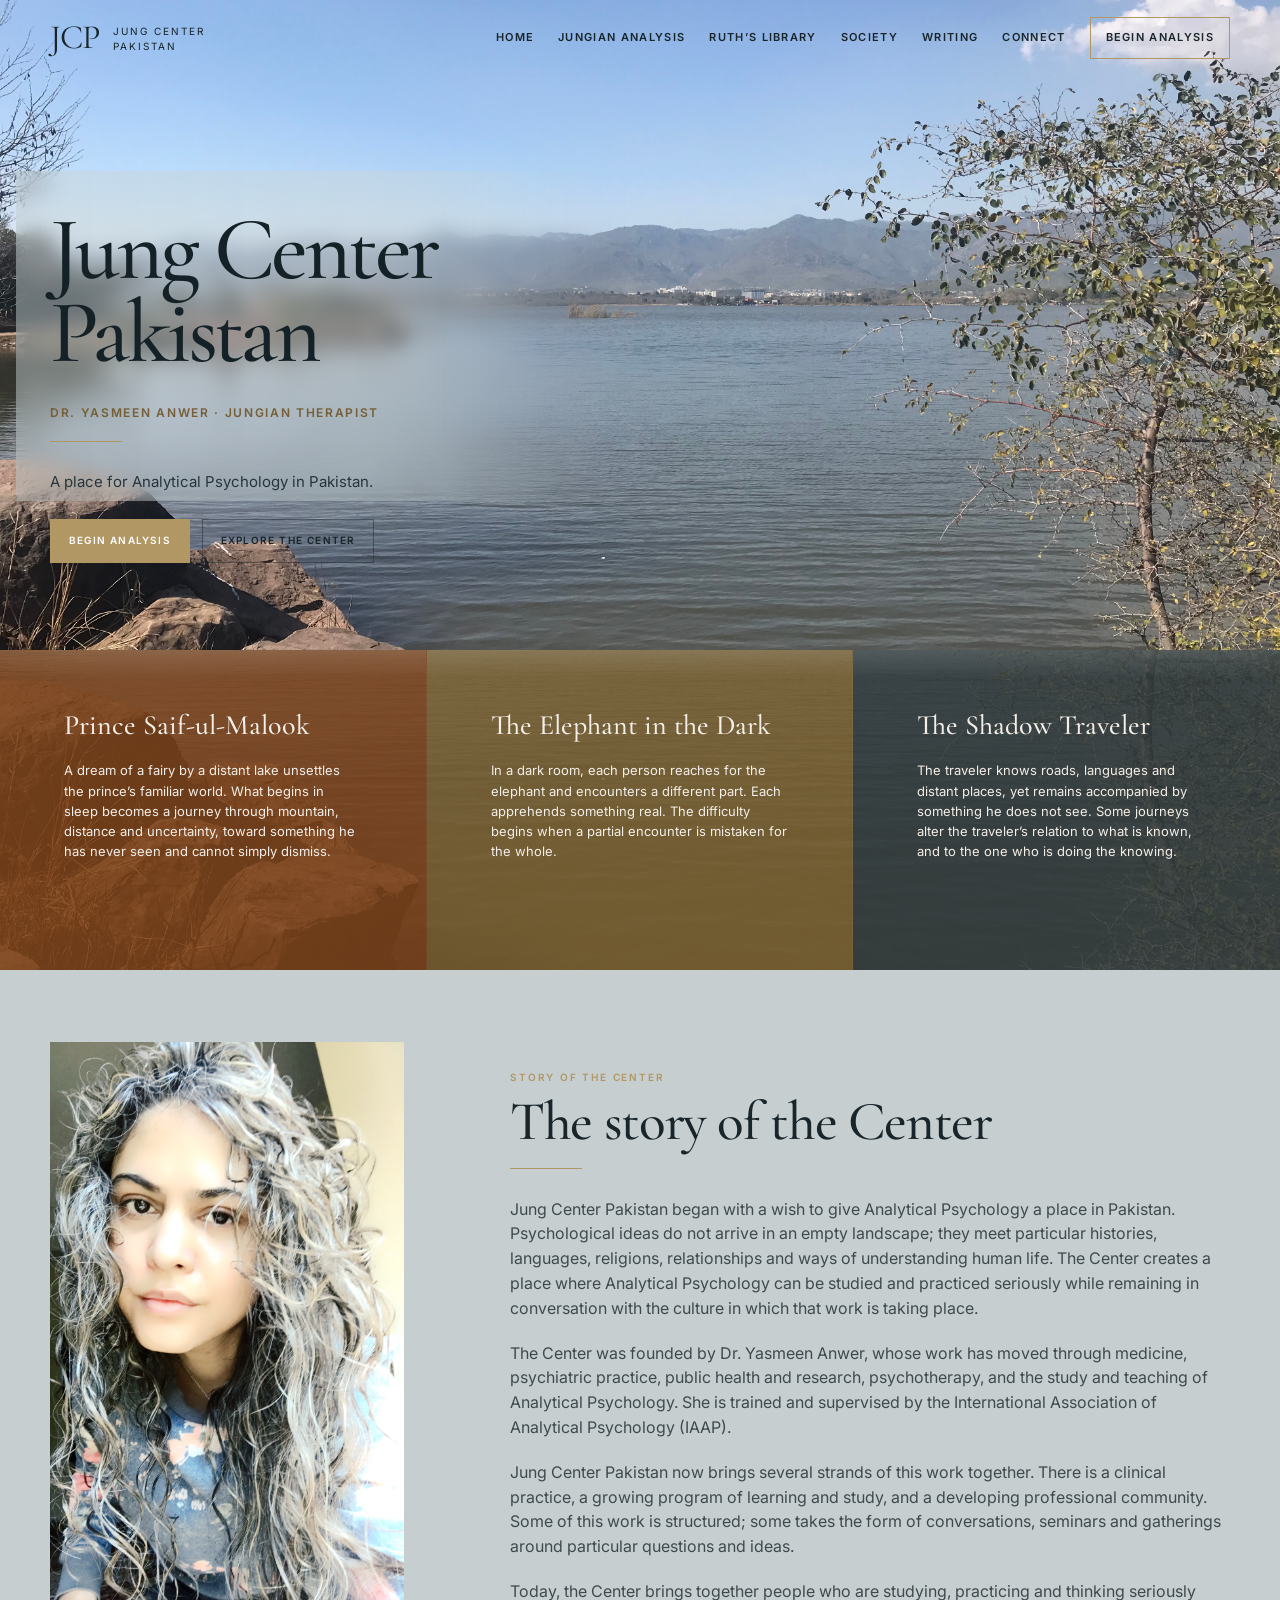
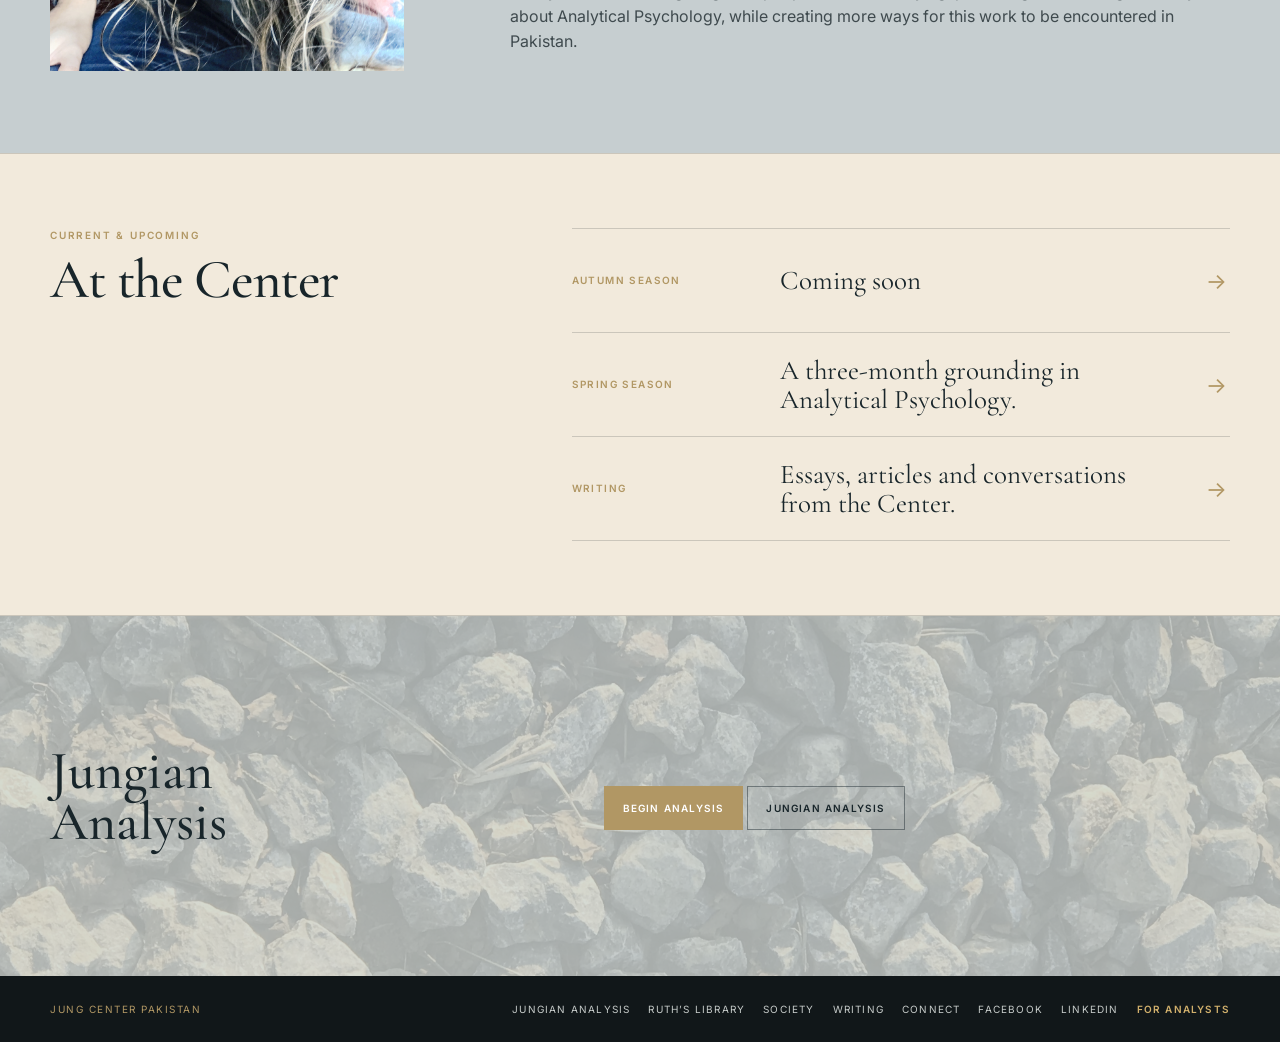
==== index.html @ 623aa1d2 "Add files via upload" ====
<!DOCTYPE html>

<html lang="en">
<head>
<meta charset="utf-8"/>
<meta content="width=device-width,initial-scale=1" name="viewport"/>
<title>Jung Center Pakistan</title>
<link href="styles.css" rel="stylesheet"/>
<meta content="Jung Center Pakistan brings together Jungian Analysis, learning, study and a developing professional community for Analytical Psychology in Pakistan." name="description"/><link href="https://www.jungianpakistan.org/" rel="canonical"/><meta content="Jung Center Pakistan" property="og:title"/><meta content="Jung Center Pakistan brings together Jungian Analysis, learning, study and a developing professional community for Analytical Psychology in Pakistan." property="og:description"/><meta content="https://www.jungianpakistan.org/" property="og:url"/><meta content="Jung Center Pakistan" property="og:site_name"/></head>
<body>
<section class="hero">
<header class="site-header">
<div class="shell">
<a aria-label="Jung Center Pakistan home" class="brand" href="index.html">
<span class="brand-mark">JCP</span>
<span class="brand-name">Jung Center<br/>Pakistan</span>
</a>
<button aria-expanded="false" aria-label="Open navigation" class="menu-toggle">Menu</button>
<nav aria-label="Primary navigation" class="nav">
<a aria-current="page" href="index.html">Home</a>
<a href="jungian-analysis.html">Jungian Analysis</a>
<a href="ruths-library.html">Ruth’s Library</a>
<a href="society.html">Society</a>
<a href="writing.html">Writing</a>
<a href="connect.html">Connect</a>
<a class="book" href="begin-analysis.html">Begin Analysis</a>
</nav>
</div>
</header>
<div class="hero-inner">
<div class="hero-copy">
<h1>Jung Center<br/>Pakistan</h1>
<div class="kicker">Dr. Yasmeen Anwer · Jungian Therapist</div>
<div class="rule"></div>
<p class="hero-intro">A place for Analytical Psychology in Pakistan.</p>
<div class="hero-actions">
<a class="btn primary" href="begin-analysis.html">Begin Analysis</a>
<a class="btn ghost" href="#center-story">Explore the Center</a>
</div>
</div>
</div>
<div aria-hidden="true" class="hero-index">
<span class="active">01</span><span>02</span><span>03</span><span>04</span>
</div>
</section>
<section aria-label="Three threshold stories" class="threshold-stories">
<article class="story one">

<h2>Prince Saif-ul-Malook</h2>
<p>A dream of a fairy by a distant lake unsettles the prince’s familiar world. What begins in sleep becomes a journey through mountain, distance and uncertainty, toward something he has never seen and cannot simply dismiss.</p>
</article>
<article class="story two">

<h2>The Elephant in the Dark</h2>
<p>In a dark room, each person reaches for the elephant and encounters a different part. Each apprehends something real. The difficulty begins when a partial encounter is mistaken for the whole.</p>
</article>
<article class="story three">

<h2>The Shadow Traveler</h2>
<p>The traveler knows roads, languages and distant places, yet remains accompanied by something he does not see. Some journeys alter the traveler’s relation to what is known, and to the one who is doing the knowing.</p>
</article>
</section>
<section class="center-story" id="center-story">
<div class="shell center-story-grid">
<div class="about-image founder-photo">
<img alt="Dr. Yasmeen Anwer" src="assets/founder-original.JPG"/>
</div>
<div class="center-copy">
<div class="eyebrow">STORY OF THE CENTER</div>
<h2 class="display">The story of the Center</h2>
<div class="section-rule"></div>
<div class="about-copy">
<p>Jung Center Pakistan began with a wish to give Analytical Psychology a place in Pakistan. Psychological ideas do not arrive in an empty landscape; they meet particular histories, languages, religions, relationships and ways of understanding human life. The Center creates a place where Analytical Psychology can be studied and practiced seriously while remaining in conversation with the culture in which that work is taking place.</p>
<p>The Center was founded by Dr. Yasmeen Anwer, whose work has moved through medicine, psychiatric practice, public health and research, psychotherapy, and the study and teaching of Analytical Psychology. She is trained and supervised by the International Association of Analytical Psychology (IAAP).</p>
<p>Jung Center Pakistan now brings several strands of this work together. There is a clinical practice, a growing program of learning and study, and a developing professional community. Some of this work is structured; some takes the form of conversations, seminars and gatherings around particular questions and ideas.</p>
<p>Today, the Center brings together people who are studying, practicing and thinking seriously about Analytical Psychology, while creating more ways for this work to be encountered in Pakistan.</p>
</div>
</div>
</div>
</section>
<section class="current-work" id="current-work">
<div class="shell current-work-grid">
<div class="current-work-heading"><div class="eyebrow">Current &amp; upcoming</div><h2 class="display">At the Center</h2></div>
<div class="offering-index">
<a class="offering-row" href="autumn-season.html"><span class="offering-kind">Autumn Season</span><span class="offering-name">Coming soon</span><span class="offering-arrow">→</span></a>
<a class="offering-row" href="spring-season.html"><span class="offering-kind">Spring Season</span><span class="offering-name">A three-month grounding in Analytical Psychology.</span><span class="offering-arrow">→</span></a>
<a class="offering-row" href="writing.html"><span class="offering-kind">Writing</span><span class="offering-name">Essays, articles and conversations from the Center.</span><span class="offering-arrow">→</span></a>
</div></div></section>
<section class="psych-feature">
<div class="shell">
<div>
<h2>Jungian<br/>Analysis</h2>
</div>
<div class="feature-copy">
<div style="margin-top:24px">
<a class="btn primary" href="begin-analysis.html">Begin Analysis</a>
<a class="btn ghost" href="jungian-analysis.html">Jungian Analysis</a>
</div>
</div>
</div>
</section>
<footer class="site-footer">
<div class="shell footer-grid">
<div class="footer-brand">Jung Center Pakistan</div>
<nav aria-label="Footer navigation" class="footer-nav">
<a href="jungian-analysis.html">Jungian Analysis</a>
<a href="ruths-library.html">Ruth’s Library</a>
<a href="society.html">Society</a>
<a href="writing.html">Writing</a>
<a href="connect.html">Connect</a>
<a href="https://www.facebook.com/JungianPakistan" target="_blank" rel="noopener noreferrer">Facebook</a><a href="https://pk.linkedin.com/in/dr-yasmeen-anwer-760810267" target="_blank" rel="noopener noreferrer">LinkedIn</a><a class="analysts-link" href="for-analysts.html">For Analysts</a></nav>
</div>
</footer>
<script src="script.js"></script>
</body>
</html>
---- styles.css ----
@import url('https://fonts.googleapis.com/css2?family=Cormorant+Garamond:wght@400;500;600&family=Inter:wght@400;500;600&display=swap');

:root{
  --ink:#18252a;
  --ink-soft:#3f4a4e;
  --gold:#B19764;
  --gold-dark:#8E7950;
  --zinc:#c9cecd;
  --bluegrey:#c6ced0;
  --ivory:#f2eadc;
  --ivory-deep:#e9dfcf;
  --line:rgba(24,37,42,.18);
  --rust:rgba(122,65,24,.86);
  --ochre:rgba(119,92,43,.84);
  --slate:rgba(47,56,58,.86);
  --max:1180px;
  --serif:"Cormorant Garamond", Georgia, serif;
  --sans:"Inter", Arial, sans-serif;
}

*{box-sizing:border-box}
html{scroll-behavior:smooth}
body{
  margin:0;
  color:var(--ink);
  font-family:var(--sans);
  background:var(--ivory);
  line-height:1.55;
}
a{color:inherit}
img{max-width:100%;display:block}
button,input,textarea{font:inherit}
.shell{width:min(calc(100% - 48px),var(--max));margin-inline:auto}

.site-header{
  position:absolute; inset:0 0 auto 0; z-index:20;
  height:76px;
}
.site-header .shell{
  height:100%; display:flex; align-items:center; gap:34px;
}
.brand{
  display:flex; align-items:flex-start; gap:14px; text-decoration:none; color:var(--gold);
  flex:0 0 auto;
}
.brand-mark{
  font-family:var(--serif); font-size:34px; line-height:.92; letter-spacing:-.03em;
}
.brand-name{
  font-size:10px; letter-spacing:.2em; line-height:1.5; text-transform:uppercase; margin-top:2px;
}
.nav{
  margin-left:auto; display:flex; align-items:center; gap:24px;
}
.nav a{
  text-decoration:none; font-size:11px; font-weight:600; letter-spacing:.12em; text-transform:uppercase;
}
.nav a:hover,.nav a:focus-visible{color:var(--gold)}
.nav .book{border:1px solid var(--gold); padding:11px 15px; color:var(--gold)}
.menu-toggle{display:none;background:none;border:1px solid currentColor;padding:8px 10px}

.hero{
  min-height:650px;
  position:relative;
  background-image:url("assets/lake-original.jpg");
  background-size:cover;
  background-position:center 68%;
  overflow:hidden;
}
.hero .site-header,.hero .site-header a{color:var(--ink)}
.hero-inner{
  width:min(calc(100% - 48px),var(--max));
  min-height:650px;
  margin:auto;
  display:grid;
  align-items:center;
  grid-template-columns:minmax(0,560px) 1fr;
  padding-top:90px;
}
.hero-copy{
  padding:56px 0 24px;
  position:relative;
  isolation:isolate;
}
.hero-copy::before{
  content:"";
  position:absolute;
  z-index:-1;
  left:-48px;
  top:24px;
  width:min(610px,calc(100% + 92px));
  height:330px;
  background:rgba(199,211,215,.22);
  -webkit-backdrop-filter:blur(13px);
  backdrop-filter:blur(13px);
  -webkit-mask-image:radial-gradient(ellipse 78% 72% at 46% 48%,#000 42%,rgba(0,0,0,.82) 62%,rgba(0,0,0,.28) 82%,transparent 100%);
  mask-image:radial-gradient(ellipse 78% 72% at 46% 48%,#000 42%,rgba(0,0,0,.82) 62%,rgba(0,0,0,.28) 82%,transparent 100%);
  pointer-events:none;
}
.hero h1{
  font-family:var(--serif); font-size:clamp(4rem,7vw,6.7rem); line-height:.88; font-weight:500;
  letter-spacing:-.04em; margin:0 0 30px; max-width:600px; color:#142126;
}
.kicker{
  text-transform:uppercase; letter-spacing:.14em; color:#755f38; font-weight:600; font-size:12px;
}
.hero .rule,.section-rule{width:72px;height:1px;background:var(--gold);margin:18px 0 28px}
.hero-intro{max-width:380px;font-size:15px;color:#26363b;margin:0 0 26px}
.hero-actions{display:flex;flex-wrap:wrap;gap:12px;align-items:center}
.btn{
  display:inline-flex;align-items:center;justify-content:center;
  min-height:44px;padding:0 18px;border:1px solid var(--gold);color:var(--gold);
  text-decoration:none;text-transform:uppercase;letter-spacing:.12em;font-size:10px;font-weight:600;
  background:rgba(242,234,220,.18); backdrop-filter:none;
}
.btn.primary{background:var(--gold);color:#fff;border-color:var(--gold)}
.btn.ghost{background:transparent;border-color:rgba(24,37,42,.45);color:var(--ink)}
.btn:hover{filter:brightness(.96)}
.hero-index{
  position:absolute; right:max(30px,4vw); top:38%; display:grid; gap:18px; font-size:12px;
}
.hero-index .active{color:var(--gold)}

.threshold-stories{
  position:relative;
  display:grid;grid-template-columns:repeat(3,1fr);
  min-height:300px;
  background-image:url("assets/lake-original.jpg");
  background-size:cover;
  background-position:center bottom;
  overflow:hidden;
}
.threshold-stories::before{
  content:"";position:absolute;inset:0;background:rgba(255,255,255,.03);pointer-events:none;
}
.story{
  position:relative; z-index:1; min-height:320px;
  padding:42px 5vw 34px;
  color:#f3eee7;
  border-right:1px solid rgba(255,255,255,.045);
}
.story:last-child{border-right:0}
.story.one{background:var(--rust)}
.story.two{background:var(--ochre)}
.story.three{background:var(--slate)}
.story::before{
  content:"";position:absolute;left:0;right:0;top:0;height:28px;
  background:linear-gradient(to bottom,rgba(226,232,229,.14),rgba(226,232,229,0));
  pointer-events:none;
}
.story .roman{font-family:var(--serif);font-size:26px;color:#B19764}
.story h2{font-family:var(--serif);font-weight:500;font-size:28px;margin:12px 0 12px}
.story p{font-size:13px;max-width:330px}
.story .story-link{
  position:absolute;left:5vw;bottom:30px;color:#B19764;text-decoration:none;
  font-size:10px;letter-spacing:.15em;text-transform:uppercase;border-bottom:1px solid #B19764;padding-bottom:5px
}

.center-story{
  background:var(--bluegrey);
  min-height:560px;
  padding:72px 0;
}
.center-story-grid{
  display:grid;grid-template-columns:30% 1fr;gap:9%;
  align-items:stretch;
}
.image-placeholder{
  border:1px solid rgba(24,37,42,.22);
  min-height:420px;
  display:flex;align-items:center;justify-content:center;text-align:center;
  color:rgba(24,37,42,.45);
  font-size:10px;letter-spacing:.18em;text-transform:uppercase;
}
.center-copy{padding:28px 0}
.eyebrow{
  color:var(--gold);text-transform:uppercase;letter-spacing:.18em;font-size:10px;font-weight:600;
}
.display{
  font-family:var(--serif);font-size:clamp(2.7rem,4.3vw,4rem);font-weight:500;line-height:1.02;letter-spacing:-.025em;margin:8px 0 0;
}
.placeholder{
  color:#5c6669;
  border-left:1px solid var(--gold);
  padding-left:18px;
  max-width:680px;
}
.placeholder strong{
  display:block;color:var(--gold);font-size:10px;letter-spacing:.14em;text-transform:uppercase;margin-bottom:6px;
}

.psych-feature{
  position:relative;
  min-height:360px;
  color:var(--ink);
  background-image:url("assets/rocks-original-rotated.jpg");
  background-size:cover;
  background-position:center;
  overflow:hidden;
}
.psych-feature::before{
  content:"";position:absolute;inset:0;background:rgba(202,208,208,.76);
}
.psych-feature .shell{
  position:relative;z-index:1;min-height:360px;display:grid;grid-template-columns:1fr 1.4fr;gap:9%;align-items:center;
  padding-block:56px;
}
.psych-feature h2{font-family:var(--serif);font-size:54px;line-height:.95;font-weight:500;margin:0}
.psych-feature .sub{font-family:var(--serif);font-size:24px;margin-top:12px;color:var(--ink-soft)}
.psych-feature .feature-copy{max-width:580px}

.site-footer{
  background:#111719;color:#d9dddc;padding:26px 0 24px;
}
.footer-grid{display:flex;align-items:center;gap:24px;justify-content:space-between}
.footer-brand{color:var(--gold);letter-spacing:.15em;text-transform:uppercase;font-size:10px}
.footer-nav{display:flex;gap:18px;flex-wrap:wrap;justify-content:flex-end}
.footer-nav a{text-decoration:none;font-size:10px;text-transform:uppercase;letter-spacing:.12em;color:#c7ccca}
.footer-nav a:hover{color:var(--gold)}

.page-header{
  position:relative;background:var(--ivory);border-bottom:1px solid var(--line);
}
.page-header .site-header{position:relative;color:var(--ink)}
.page-header .site-header a{color:var(--ink)}
.page-intro{padding:86px 0 76px}
.page-intro-grid{display:grid;grid-template-columns:1.15fr .85fr;gap:12%;align-items:end}
.page-title{font-family:var(--serif);font-size:clamp(4rem,7vw,6.5rem);line-height:.86;font-weight:500;letter-spacing:-.04em;margin:0}
.page-subtitle{font-family:var(--serif);font-size:30px;color:var(--ink-soft);margin:18px 0 0}
.page-lede{font-size:15px;color:var(--ink-soft);max-width:500px}

.editorial-section{padding:76px 0;border-bottom:1px solid var(--line)}
.editorial-section.zinc{background:#d7dcdb}
.editorial-section.bluegrey{background:#cdd4d5}
.editorial-section.ivory{background:var(--ivory)}
.section-grid{display:grid;grid-template-columns:.38fr .62fr;gap:10%;align-items:start}
.section-grid.reverse{grid-template-columns:.62fr .38fr}
.section-label{font-size:10px;text-transform:uppercase;letter-spacing:.18em;color:var(--gold);font-weight:600}
.section-title{font-family:var(--serif);font-size:42px;font-weight:500;line-height:1.02;margin:8px 0 0}
.copy-col{max-width:720px}
.copy-col p{margin-top:0}
.copy-col .placeholder{margin-top:0}
.practical-list{border-top:1px solid var(--line)}
.practical-row{display:grid;grid-template-columns:180px 1fr;gap:28px;padding:15px 0;border-bottom:1px solid var(--line);font-size:14px}
.practical-row dt{text-transform:uppercase;letter-spacing:.12em;font-size:10px;color:var(--gold)}
.practical-row dd{margin:0;color:var(--ink-soft)}
.cta-band{padding:64px 0;background:#1d292d;color:#f4f0e9}
.cta-band .shell{display:flex;justify-content:space-between;gap:40px;align-items:center}
.cta-band h2{font-family:var(--serif);font-weight:500;font-size:48px;margin:0}
.cta-band p{max-width:560px;color:#c6cecc}

.contact-routes{display:grid;grid-template-columns:repeat(3,1fr);gap:0;border-top:1px solid var(--line)}
.contact-route{padding:34px 30px;border-right:1px solid var(--line);min-height:220px}
.contact-route:last-child{border-right:0}
.contact-route h3{font-family:var(--serif);font-size:30px;font-weight:500;margin:8px 0 12px}
.contact-route p{font-size:14px;color:var(--ink-soft)}
.text-link{color:var(--gold);font-size:10px;letter-spacing:.14em;text-transform:uppercase;text-decoration:none;border-bottom:1px solid var(--gold);padding-bottom:4px}

.status-note{
  margin-top:26px;padding:18px 0;border-top:1px solid var(--line);border-bottom:1px solid var(--line);
  color:var(--ink-soft);font-size:14px
}

@media (max-width:960px){
  .site-header{position:relative;background:rgba(242,234,220,.94);height:auto}
  .site-header .shell{min-height:68px;flex-wrap:wrap}
  .menu-toggle{display:block;margin-left:auto}
  .nav{display:none;width:100%;margin:0;padding:10px 0 18px;flex-direction:column;align-items:flex-start;gap:14px}
  .nav.open{display:flex}
  .hero{min-height:620px;background-position:center 70%}
  .hero-inner{min-height:550px;grid-template-columns:1fr;padding-top:20px;align-items:end}
  .hero-copy{padding-bottom:50px}
  .hero-index{display:none}
  .threshold-stories{grid-template-columns:1fr}
  .story{min-height:300px;border-right:0;border-bottom:1px solid rgba(255,255,255,.06);padding-left:7vw;padding-right:7vw}
  .story .story-link{left:7vw}
  .center-story-grid,.psych-feature .shell,.page-intro-grid,.section-grid,.section-grid.reverse{grid-template-columns:1fr;gap:38px}
  .center-story{min-height:auto}
  .image-placeholder{min-height:360px}
  .contact-routes{grid-template-columns:1fr}
  .contact-route{border-right:0;border-bottom:1px solid var(--line)}
  .cta-band .shell{flex-direction:column;align-items:flex-start}
}
@media (max-width:640px){
  .shell,.hero-inner{width:min(calc(100% - 32px),var(--max))}
  .brand-name{display:none}
  .hero h1{font-size:4.2rem}
  .hero-actions{align-items:stretch;flex-direction:column;max-width:290px}
  .btn{width:100%}
  .story{min-height:330px}
  .page-intro{padding:56px 0}
  .editorial-section{padding:54px 0}
  .page-title{font-size:4rem}
  .display{font-size:2.9rem}
  .psych-feature h2{font-size:44px}
  .footer-grid{flex-direction:column;align-items:flex-start}
  .footer-nav{justify-content:flex-start}
  .practical-row{grid-template-columns:1fr;gap:5px}
}


/* LOCAL HERO CTA COLOUR ONLY */
.hero .btn.primary{
  background:#B19764;
  border-color:#B19764;
  color:#fff;
}


/* LOCAL HERO TYPOGRAPHY SUPPORT FIELD — EDGE DISSOLUTION ONLY */
.hero-copy{
  position:relative;
  isolation:isolate;
}
.hero-copy::before{
  content:"";
  position:absolute;
  z-index:-1;
  top:18px;
  bottom:-8px;
  left:-34px;
  right:-78px;

  /* Broad rectangular field; pale cool lake-derived support. */
  background:
    linear-gradient(
      90deg,
      rgba(201,213,215,.46) 0%,
      rgba(201,213,215,.43) 58%,
      rgba(201,213,215,.31) 72%,
      rgba(201,213,215,.15) 86%,
      rgba(201,213,215,0) 100%
    );

  /* Blur the photograph through the field without altering the source image. */
  -webkit-backdrop-filter:blur(10px);
  backdrop-filter:blur(10px);

  /* Preserve architectural top/left/bottom edges; dissolve primarily to the right,
     with only a restrained lower-right release. */
  -webkit-mask-image:
    linear-gradient(90deg,#000 0%,#000 69%,rgba(0,0,0,.82) 79%,rgba(0,0,0,.42) 91%,transparent 100%),
    linear-gradient(180deg,#000 0%,#000 82%,rgba(0,0,0,.94) 91%,rgba(0,0,0,.78) 100%);
  -webkit-mask-composite:source-in;
  mask-image:
    linear-gradient(90deg,#000 0%,#000 69%,rgba(0,0,0,.82) 79%,rgba(0,0,0,.42) 91%,transparent 100%),
    linear-gradient(180deg,#000 0%,#000 82%,rgba(0,0,0,.94) 91%,rgba(0,0,0,.78) 100%);
  mask-composite:intersect;

  border:0;
  border-radius:0;
  box-shadow:none;
  pointer-events:none;
}

/* LOCAL STRUCTURAL ADDITION — EXISTING ROCKS SECTION ONLY */
.rocks-offering-links{margin-top:34px;padding-top:18px;border-top:1px solid rgba(24,37,42,.18);display:grid}
.rocks-offering-links a{display:block;padding:11px 0;border-bottom:1px solid rgba(24,37,42,.18);color:var(--ink);text-decoration:none;font-family:var(--serif);font-size:20px;line-height:1.15}
.rocks-offering-links a:hover,.rocks-offering-links a:focus-visible{color:var(--gold)}

.about-copy{max-width:720px;color:var(--ink-soft)} .about-copy p{margin:0 0 18px}
.current-work{background:var(--ivory);border-top:1px solid var(--line);border-bottom:1px solid var(--line);padding:74px 0}
.current-work-grid{display:grid;grid-template-columns:.38fr .62fr;gap:10%;align-items:start}
.offering-index{border-top:1px solid var(--line)}
.offering-row{display:grid;grid-template-columns:180px 1fr 24px;gap:28px;align-items:center;min-height:104px;padding:22px 0;border-bottom:1px solid var(--line);text-decoration:none}
.offering-kind{color:var(--gold);text-transform:uppercase;letter-spacing:.14em;font-size:10px;font-weight:600}
.offering-name{font-family:var(--serif);font-size:27px;line-height:1.08}.offering-arrow{color:var(--gold);font-size:22px}
.offering-row:hover .offering-name,.offering-row:focus-visible .offering-name{color:var(--gold)}
.offering-facts{border-top:1px solid var(--line);margin-top:28px}.offering-fact{display:grid;grid-template-columns:180px 1fr;gap:28px;padding:15px 0;border-bottom:1px solid var(--line)}
.offering-fact dt{color:var(--gold);text-transform:uppercase;letter-spacing:.12em;font-size:10px}.offering-fact dd{margin:0;color:var(--ink-soft)}.pending{color:rgba(24,37,42,.52);font-style:italic}
.topic-slots{border-top:1px solid var(--line);margin-top:18px}.topic-slot{min-height:76px;display:flex;align-items:center;border-bottom:1px solid var(--line);color:rgba(24,37,42,.52);font-family:var(--serif);font-size:22px}
@media(max-width:960px){.current-work-grid{grid-template-columns:1fr;gap:38px}}
@media(max-width:640px){.offering-row{grid-template-columns:1fr 20px;gap:8px 14px}.offering-kind{grid-column:1/-1}.offering-name{font-size:24px}.offering-fact{grid-template-columns:1fr;gap:5px}}

/* LOCAL COPY UPDATE — STORY OF THE CENTER: spacing accommodation only */
.about-copy p{margin:0 0 20px}
.about-copy p:last-child{margin-bottom:0}


/* LOCAL IMAGE UPDATE — STORY OF THE CENTER FOUNDER PHOTOGRAPH ONLY */
.founder-photo{
  width:100%;
  height:auto;
  overflow:visible;
}
.founder-photo img{
  display:block;
  width:100%;
  height:auto;
  max-width:100%;
  object-fit:contain;
  object-position:center top;
  filter:none;
}

/* LOCAL CONTENT UPDATE — JUNGIAN PSYCHOTHERAPY */
.psychotherapy-copy{max-width:720px}
.psychotherapy-copy p{margin:0 0 22px}
.psychotherapy-action{margin-top:34px}

/* LOCAL EDIT — SOCIETY PAGE ONLY */
.society-qa{max-width:720px}
.society-qa-item{padding:0 0 26px;margin:0 0 28px;border-bottom:1px solid var(--line)}
.society-qa-item h2{margin:0 0 9px;font-family:var(--serif);font-size:25px;line-height:1.15;font-weight:400}
.society-qa-item p{margin:0;color:var(--ink-soft)}
.society-action{margin-top:34px}
.society-disclaimer{margin:15px 0 0;font-size:13px;line-height:1.5;color:var(--ink-soft)}
.society-interest-link[aria-disabled="true"]{cursor:default}

/* LOCAL RUTH'S LIBRARY SPACING ONLY */
.ruth-library-copy{max-width:720px}.ruth-library-copy p{margin:0 0 22px}
.ruth-library-copy blockquote{margin:4px 0 24px;padding:0;border:0;font:inherit;color:var(--ink-soft)}

/* LOCAL ADDITION — FOR ANALYSTS */
.analysts-page .copy-col h2,.submission-terms h2{font-family:var(--serif);font-weight:400;line-height:1.15;margin:34px 0 12px}
#analyst-form label{display:block;margin:0 0 20px}#analyst-form input:not([type="radio"]):not([type="checkbox"]),#analyst-form textarea{display:block;width:100%;box-sizing:border-box;margin-top:7px;padding:11px 12px;border:1px solid rgba(24,37,42,.28);background:rgba(255,255,255,.38);font:inherit;color:var(--ink)}
#analyst-form fieldset{border:0;padding:0;margin:0 0 28px}#analyst-form legend{font-family:var(--serif);font-size:22px;margin-bottom:14px}
#analyst-form fieldset label,.terms-check{display:flex;gap:10px;align-items:flex-start}.submission-terms{margin:36px 0 26px}.submission-terms p{margin:0 0 14px}


/* Quiet professional doorway: visible without becoming a public-facing CTA */
.footer-nav .analysts-link {
  color: #d1b06c;
  font-weight: 600;
}
.footer-nav .analysts-link:hover,
.footer-nav .analysts-link:focus-visible {
  opacity: .78;
}
.analysts-intro .page-title {
  max-width: 12ch;
}


/* FINAL TYPOGRAPHY REVIEW — keep the two-line title close, but visibly intentional */
.hero h1{line-height:.92;}

/* Quiet forms across the site */
.jcp-form{margin-top:28px;max-width:720px}
.jcp-form label{display:block;margin:0 0 20px;font-size:14px;color:var(--ink-soft)}
.jcp-form input:not([type="radio"]):not([type="checkbox"]),.jcp-form textarea,.jcp-form select{display:block;width:100%;box-sizing:border-box;margin-top:7px;padding:11px 12px;border:1px solid rgba(24,37,42,.28);background:rgba(255,255,255,.38);font:inherit;color:var(--ink);border-radius:0}
.jcp-form fieldset{border:0;padding:0;margin:0 0 28px}.jcp-form legend{font-family:var(--serif);font-size:22px;margin-bottom:14px}
.jcp-form fieldset label,.jcp-form .terms-check{display:flex;gap:10px;align-items:flex-start}.jcp-form fieldset input,.jcp-form .terms-check input{margin-top:4px}
.form-note{margin-top:15px;font-size:13px;line-height:1.5;color:var(--ink-soft)}

/* Ruth's actual library photograph — small, left-aligned under the section heading */
.ruth-library-aside{align-self:start}
.ruth-library-aside .section-title{margin-bottom:0}
.ruth-photo-wrap{position:relative;width:min(100%,230px);margin-top:42px;line-height:0}
.ruth-photo-wrap img{display:block;width:100%;height:auto}
.ruth-photo-wrap::after{content:"";position:absolute;inset:0;background:rgba(238,234,224,.045);pointer-events:none}
@media (max-width:760px){.ruth-photo-wrap{width:min(58vw,230px);margin-top:30px;margin-bottom:38px}}

.analyst-gate .copy-col{max-width:680px}
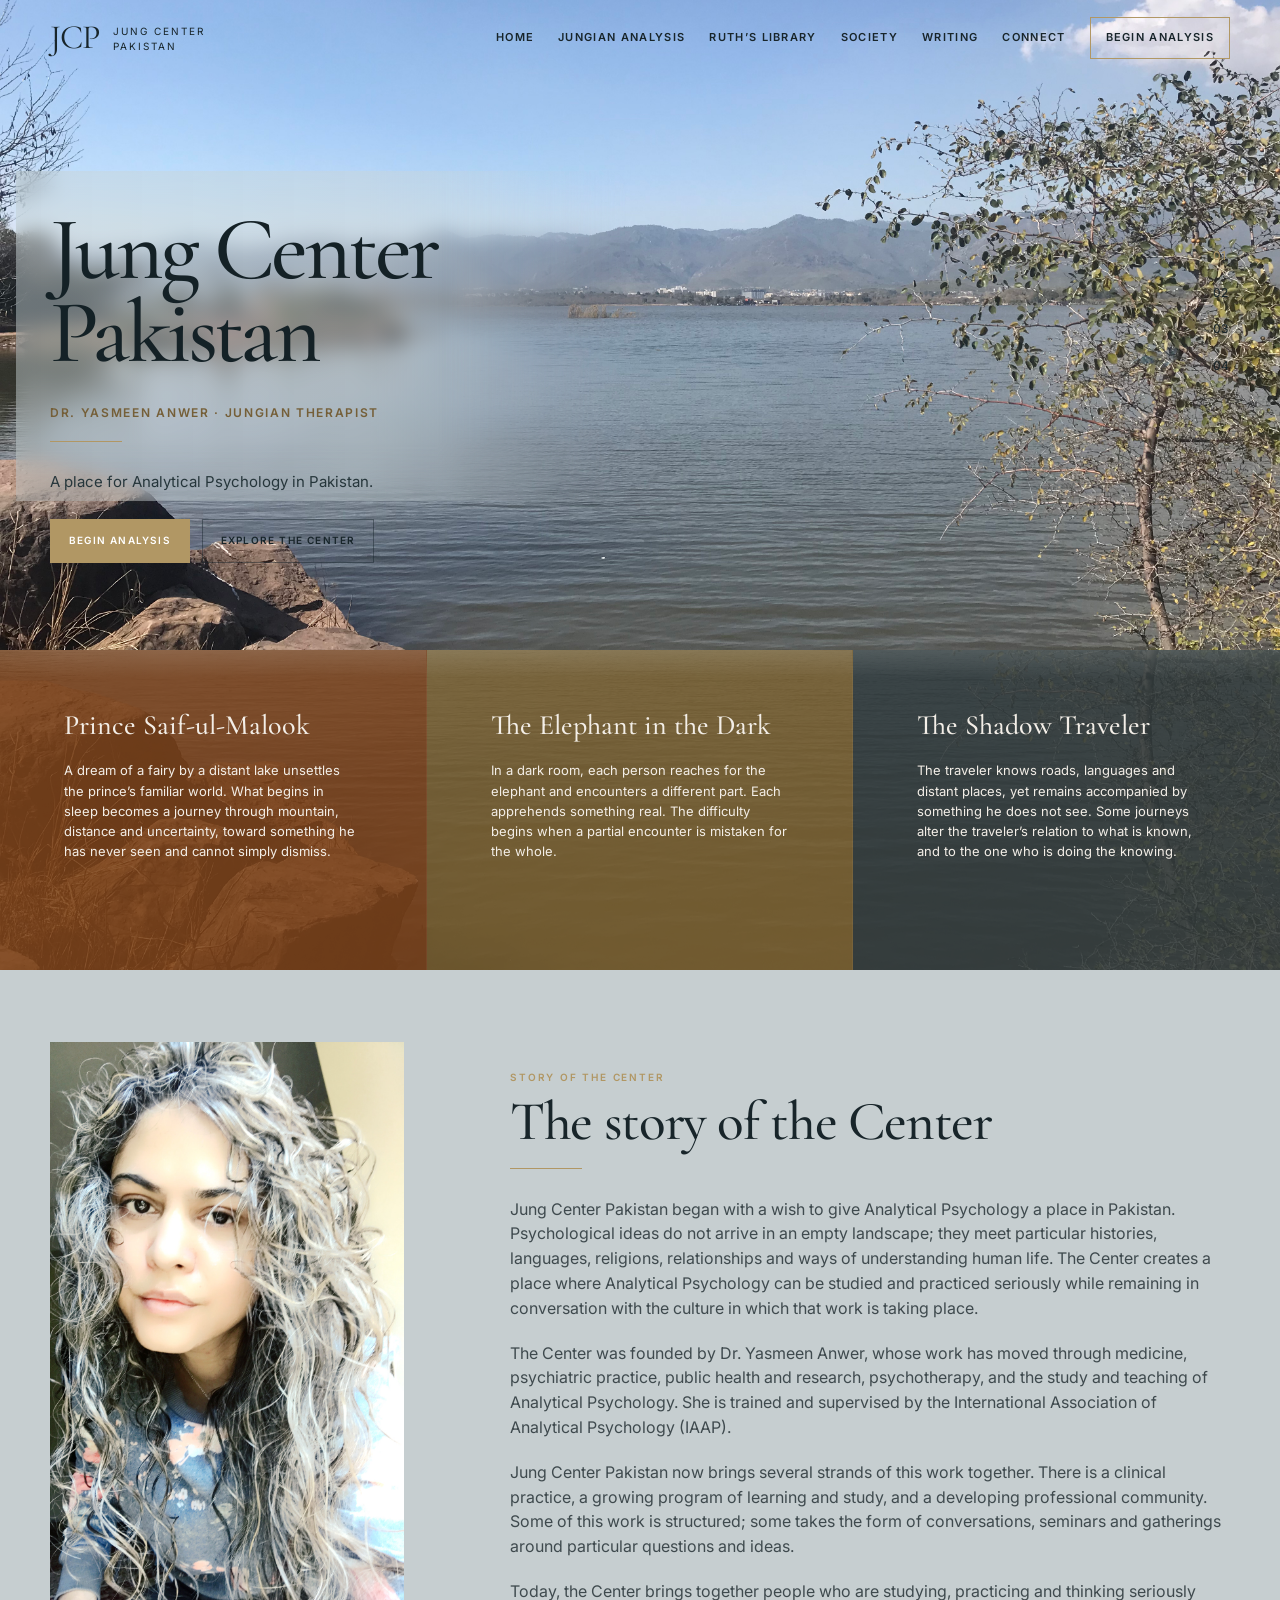
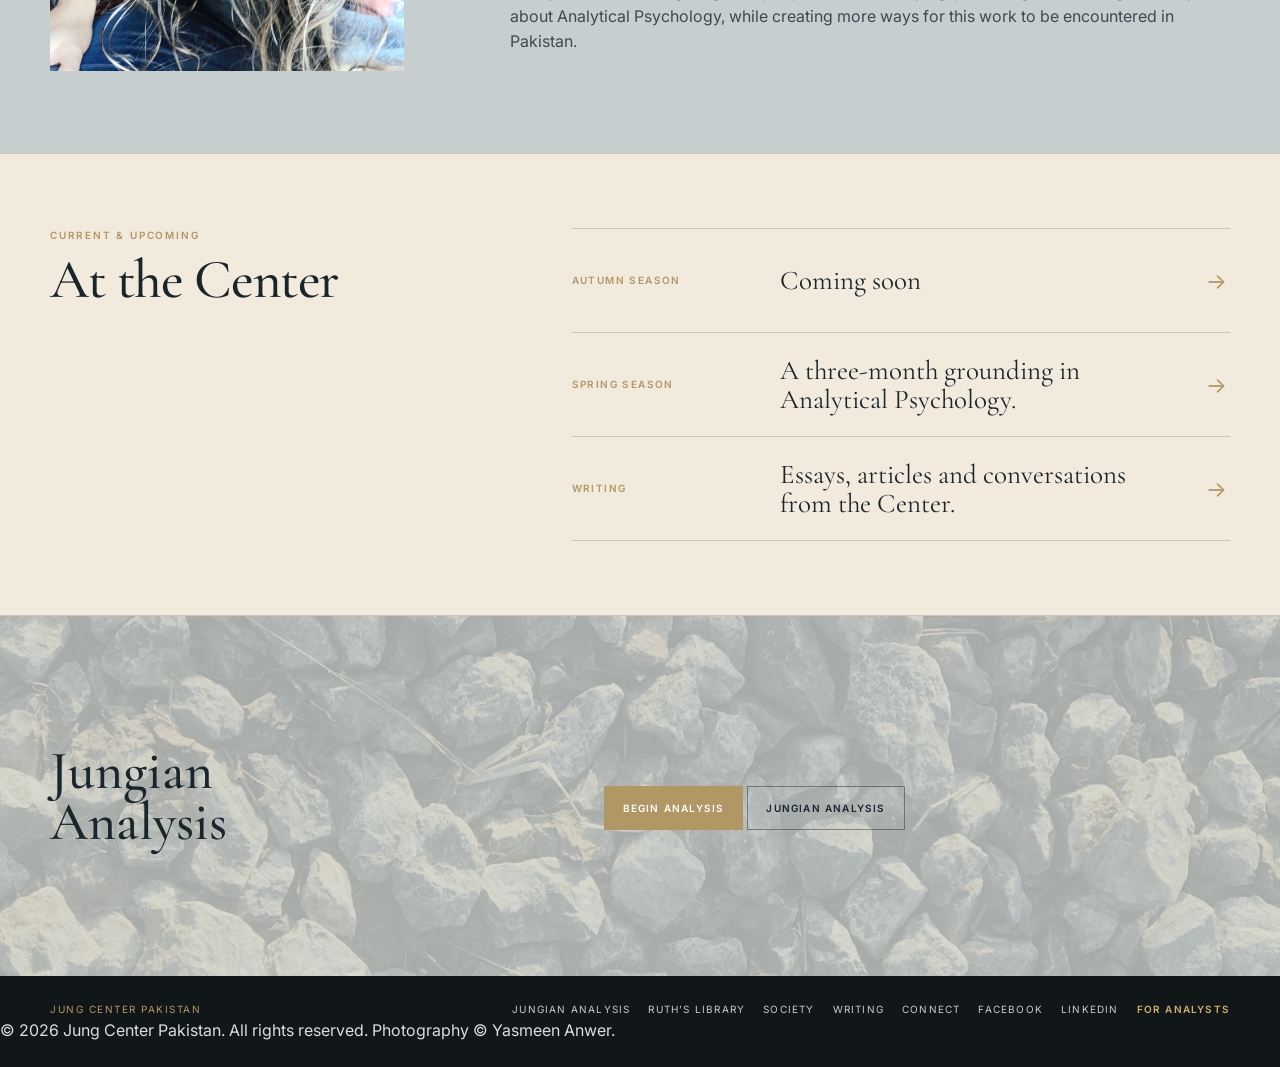
==== commit cb04ee91: "Add photography copyright notice" ====
--- a/index.html
+++ b/index.html
@@ -110,6 +110,7 @@
 <a href="connect.html">Connect</a>
 <a href="https://www.facebook.com/JungianPakistan" target="_blank" rel="noopener noreferrer">Facebook</a><a href="https://pk.linkedin.com/in/dr-yasmeen-anwer-760810267" target="_blank" rel="noopener noreferrer">LinkedIn</a><a class="analysts-link" href="for-analysts.html">For Analysts</a></nav>
 </div>
+  <div class="footer-copyright">© 2026 Jung Center Pakistan. All rights reserved. Photography © Yasmeen Anwer.</div>
 </footer>
 <script src="script.js"></script>
 </body>
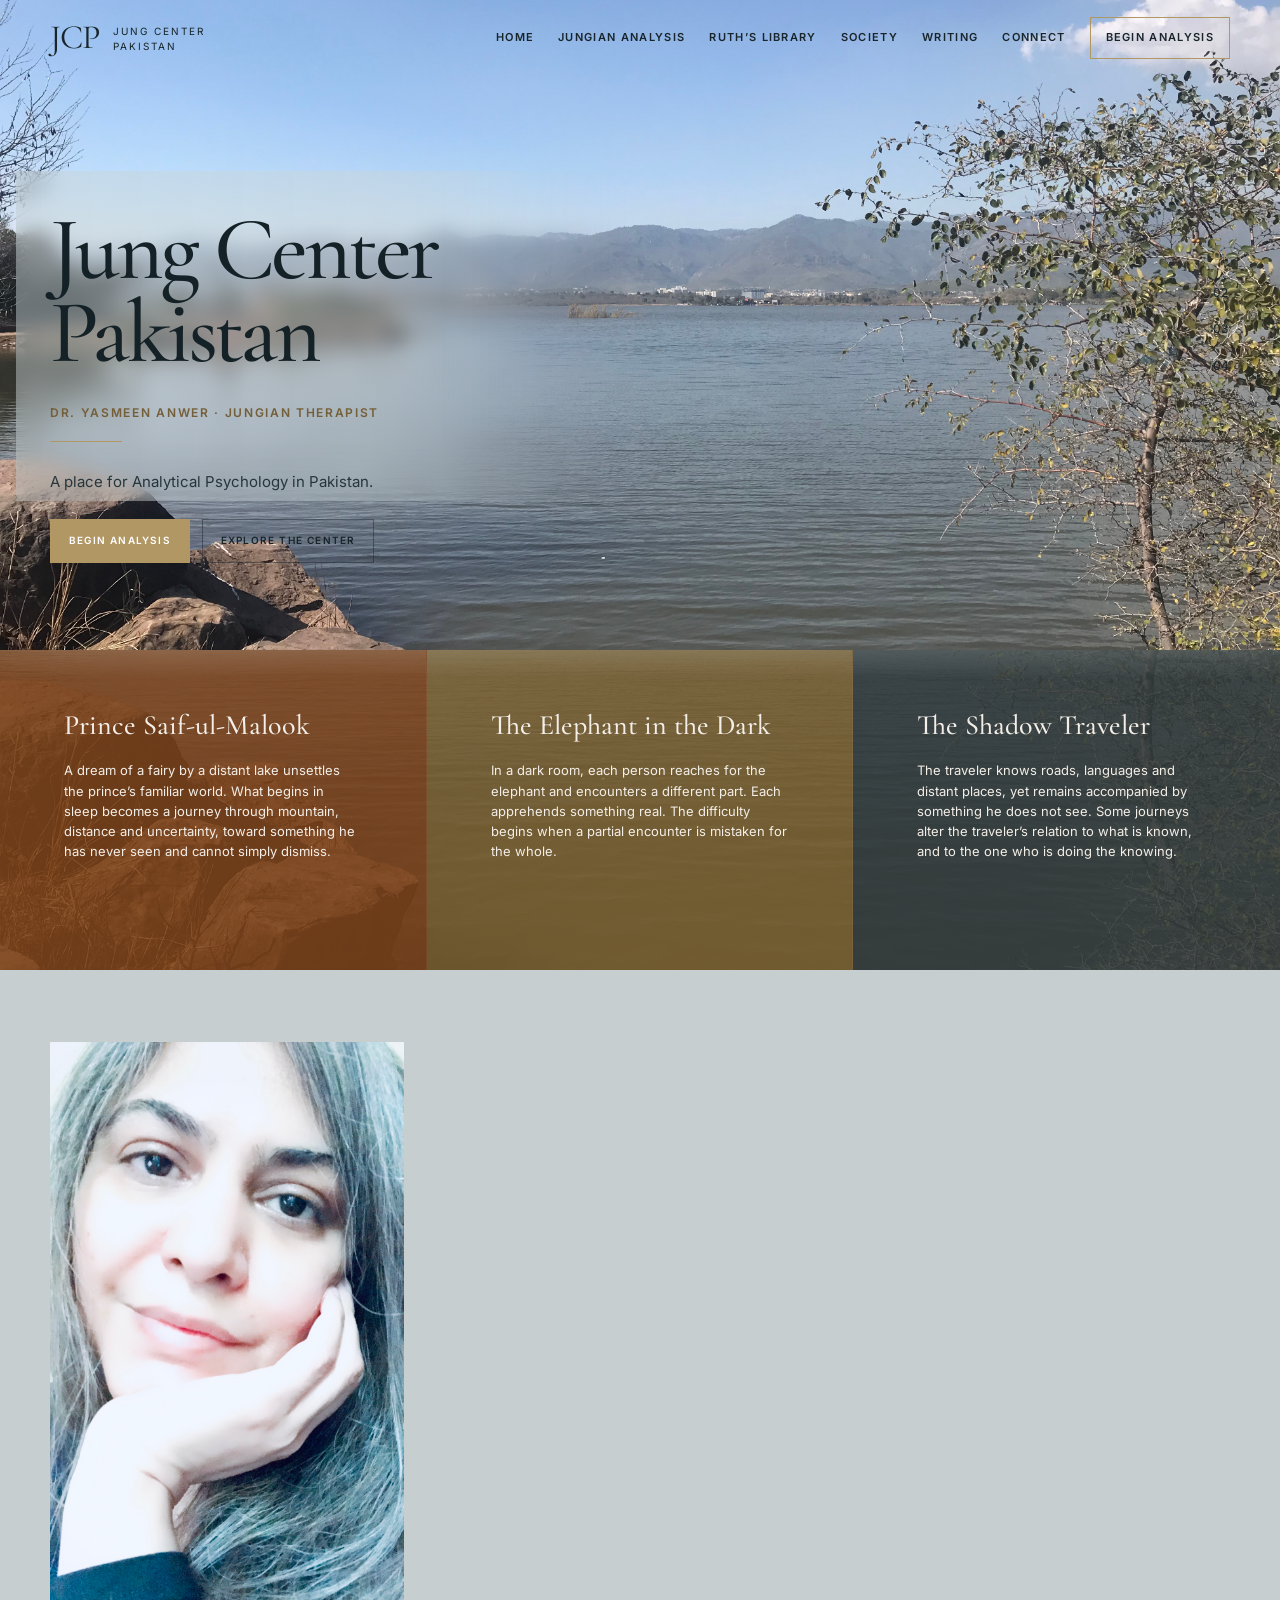
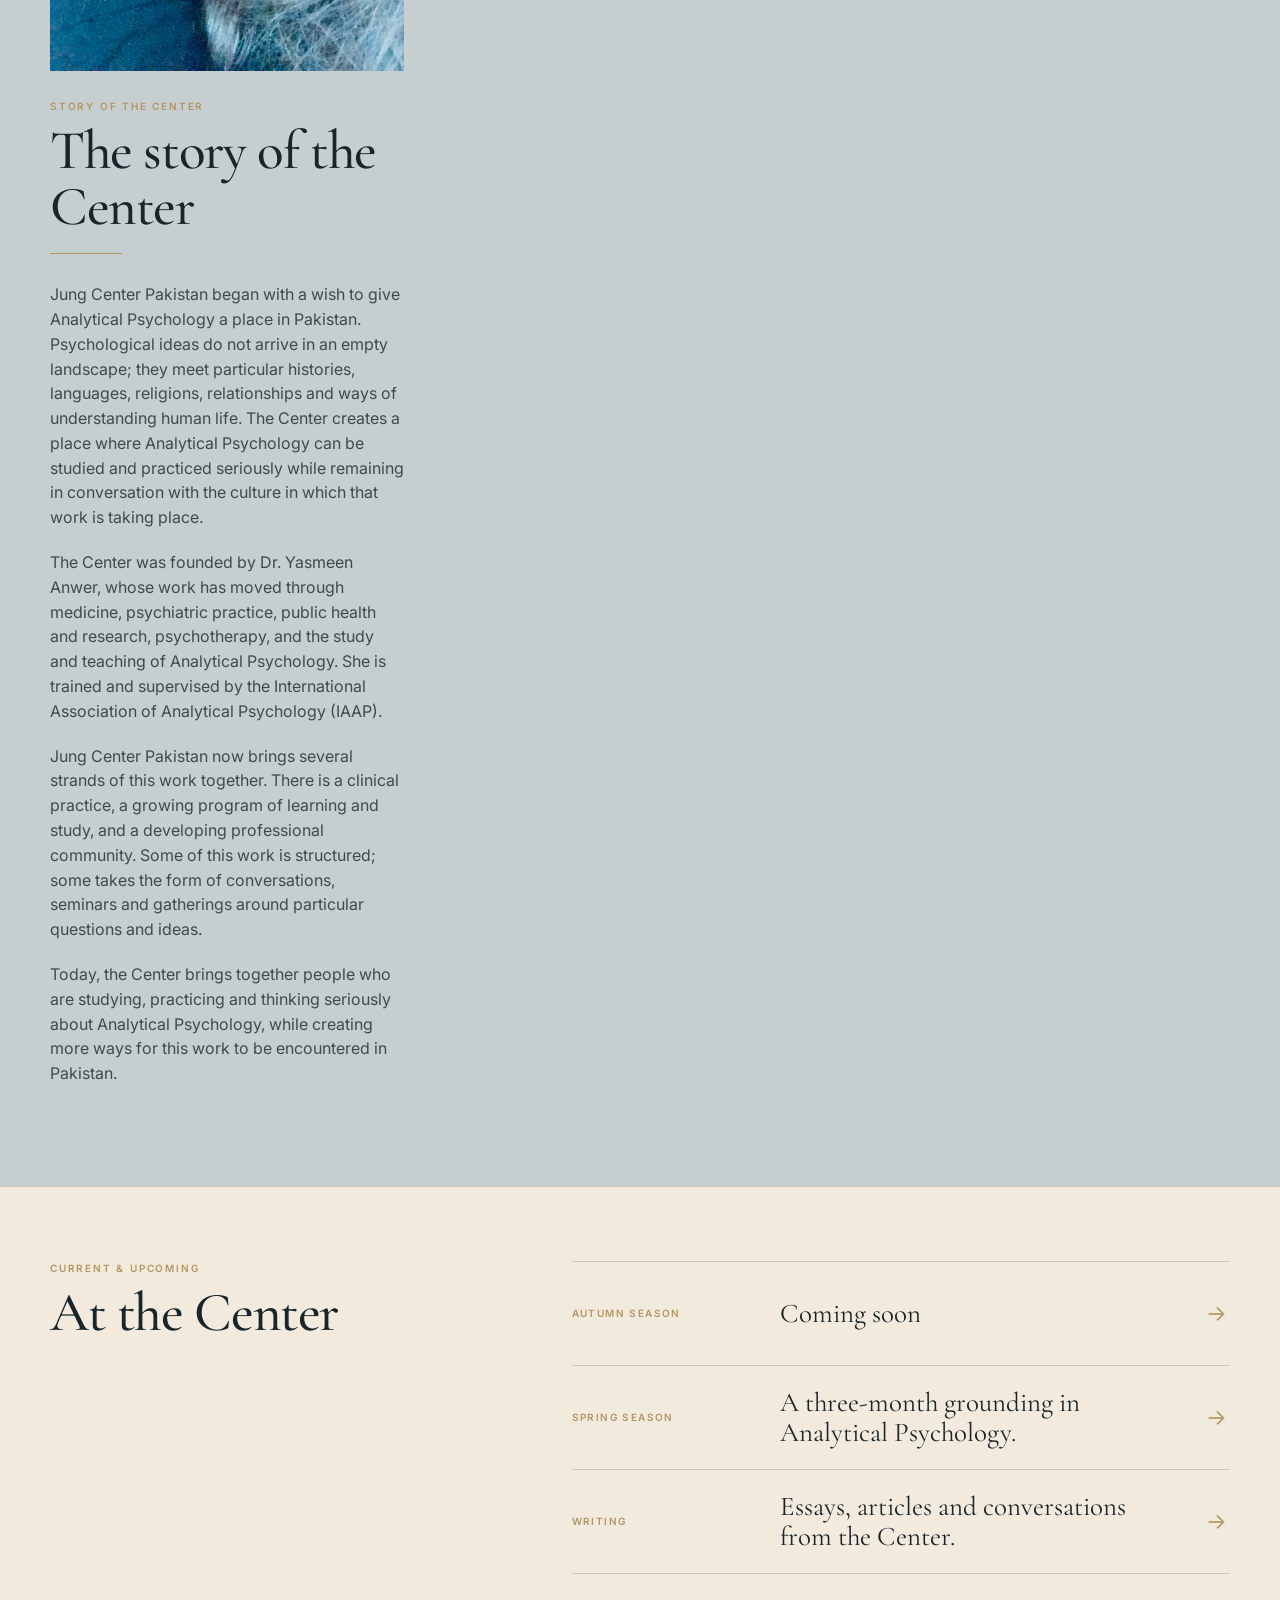
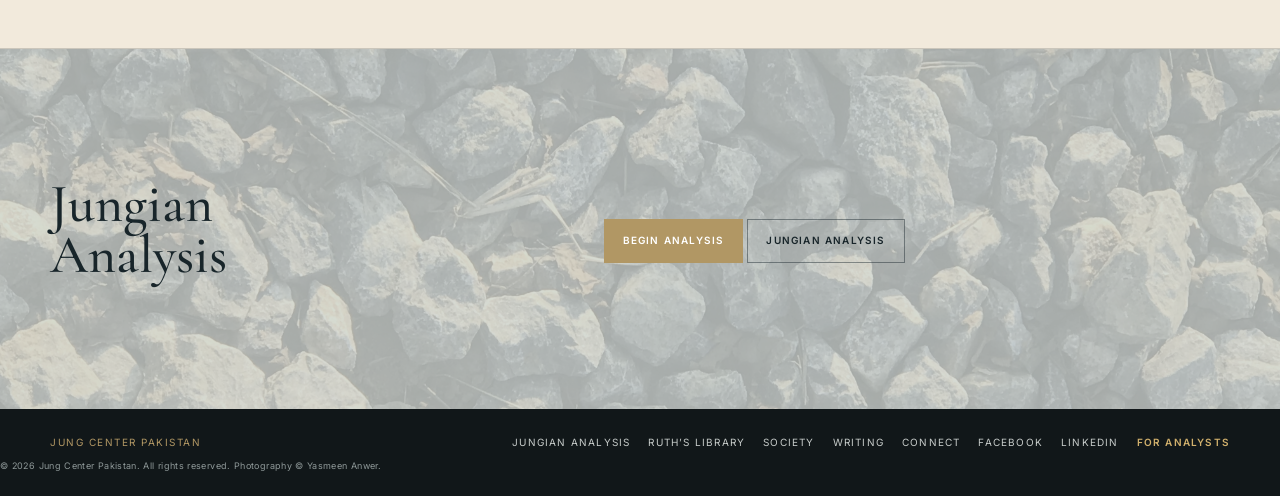
==== commit b1e40f0c: "Replace founder photograph" ====
--- a/index.html
+++ b/index.html
@@ -63,7 +63,7 @@
 <section class="center-story" id="center-story">
 <div class="shell center-story-grid">
 <div class="about-image founder-photo">
-<img alt="Dr. Yasmeen Anwer" src="assets/founder-original.JPG"/>
+<img alt="Dr. Yasmeen Anwer" src="assets/tempImg%2016.jpg"
 </div>
 <div class="center-copy">
 <div class="eyebrow">STORY OF THE CENTER</div>
--- a/styles.css
+++ b/styles.css
@@ -218,6 +218,7 @@
 .footer-nav{display:flex;gap:18px;flex-wrap:wrap;justify-content:flex-end}
 .footer-nav a{text-decoration:none;font-size:10px;text-transform:uppercase;letter-spacing:.12em;color:#c7ccca}
 .footer-nav a:hover{color:var(--gold)}
+.footer-copyright{font-size:9px;letter-spacing:.04em;color:#8f9999;margin-top:8px}
 
 .page-header{
   position:relative;background:var(--ivory);border-bottom:1px solid var(--line);
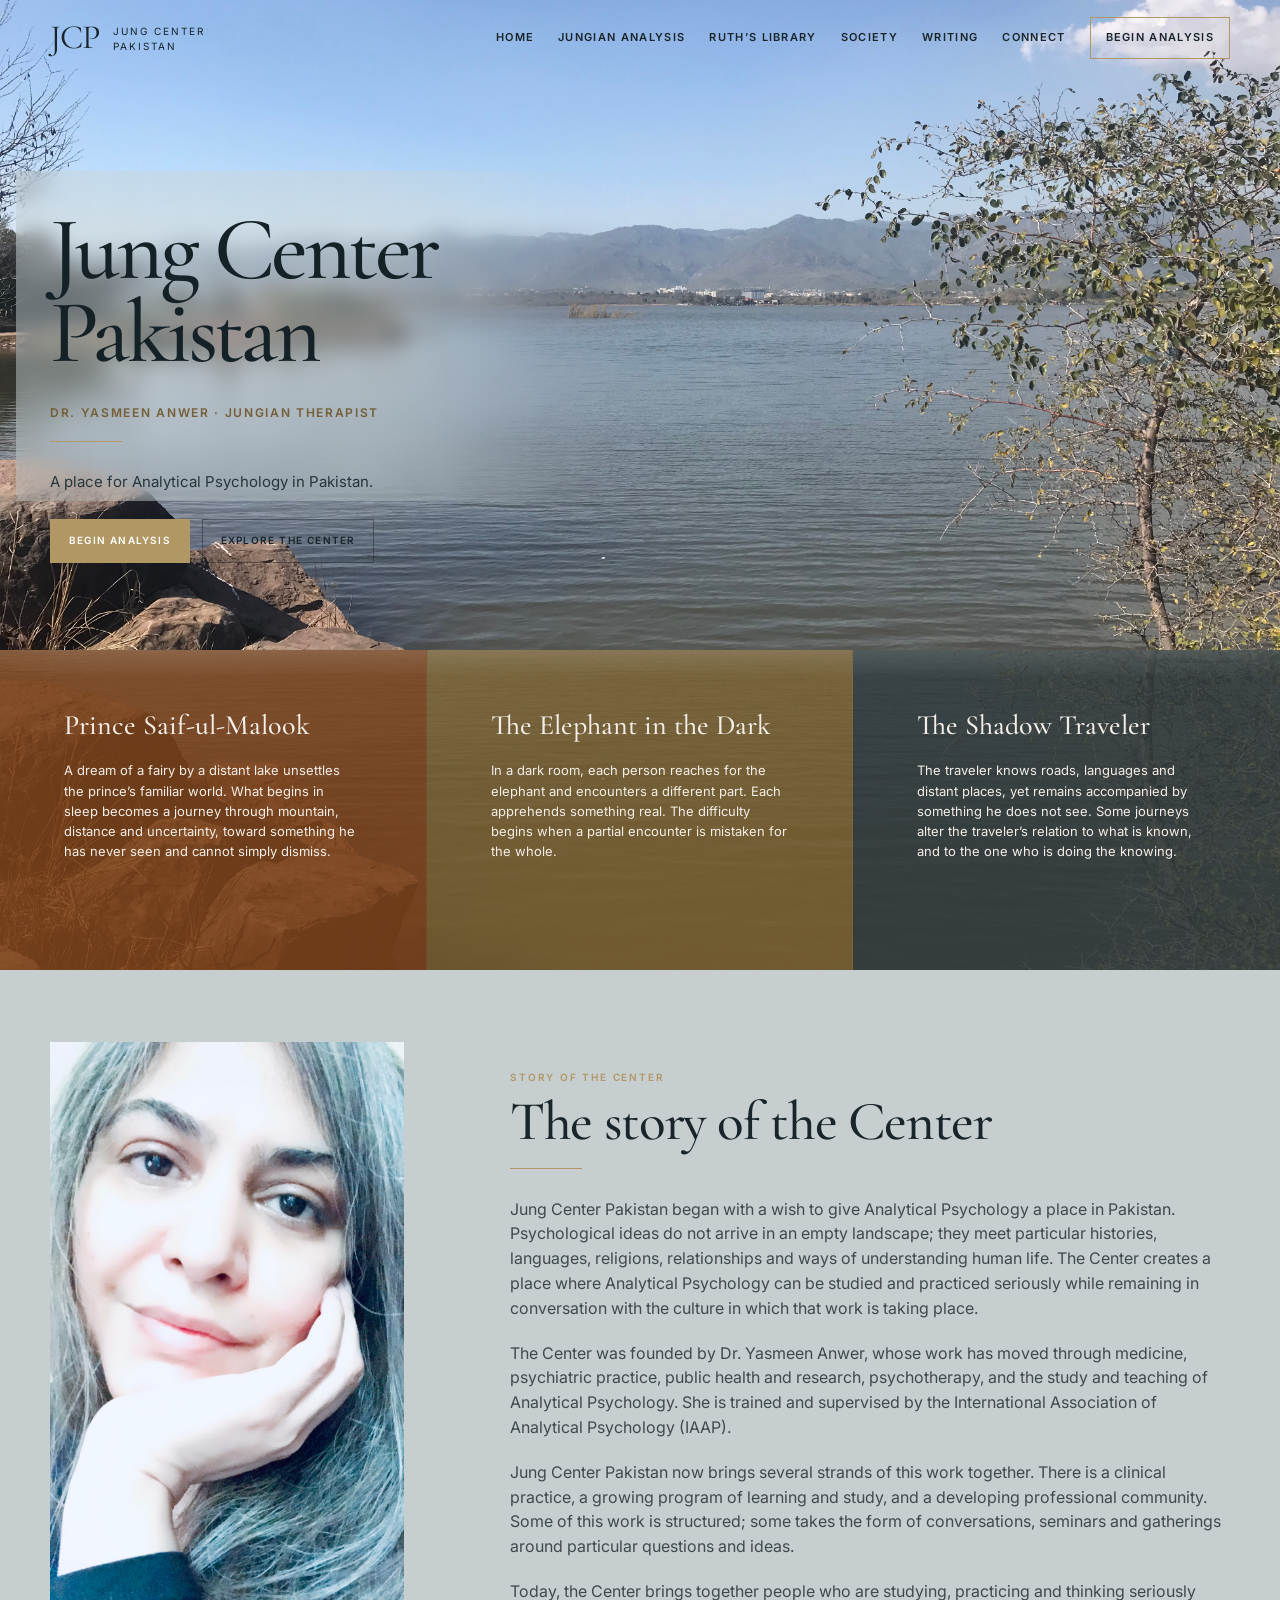
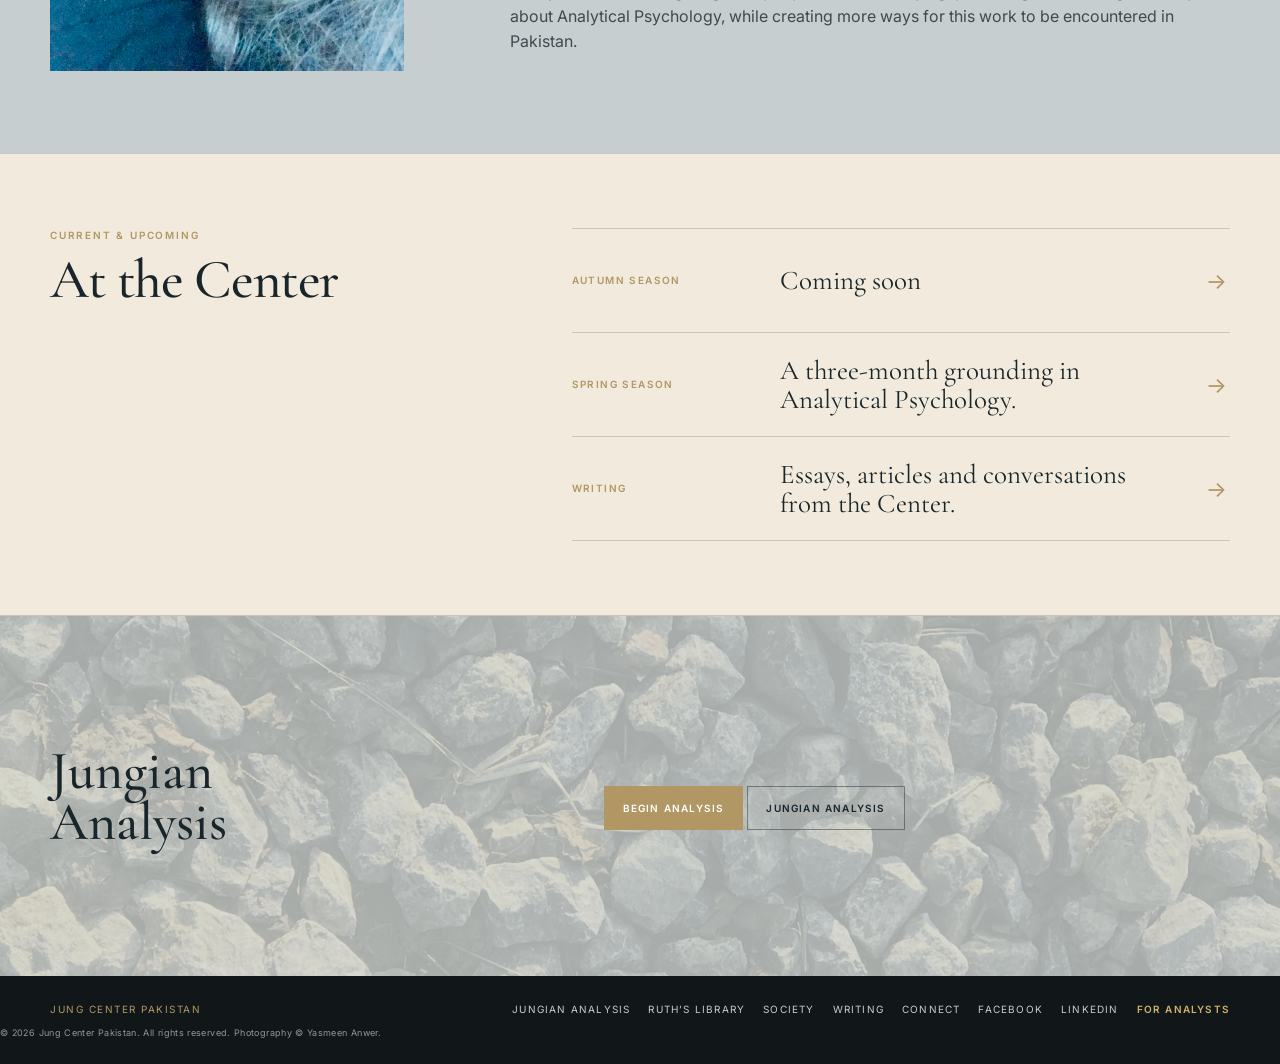
==== commit 00ccdfda: "Founder image code correction.html" ====
--- a/index.html
+++ b/index.html
@@ -63,7 +63,7 @@
 <section class="center-story" id="center-story">
 <div class="shell center-story-grid">
 <div class="about-image founder-photo">
-<img alt="Dr. Yasmeen Anwer" src="assets/tempImg%2016.jpg"
+<img alt="Dr. Yasmeen Anwer" src="assets/tempImg%2016.jpg"/>
 </div>
 <div class="center-copy">
 <div class="eyebrow">STORY OF THE CENTER</div>
--- a/styles.css
+++ b/styles.css
@@ -454,3 +454,5 @@
 @media (max-width:760px){.ruth-photo-wrap{width:min(58vw,230px);margin-top:30px;margin-bottom:38px}}
 
 .analyst-gate .copy-col{max-width:680px}
+
+
